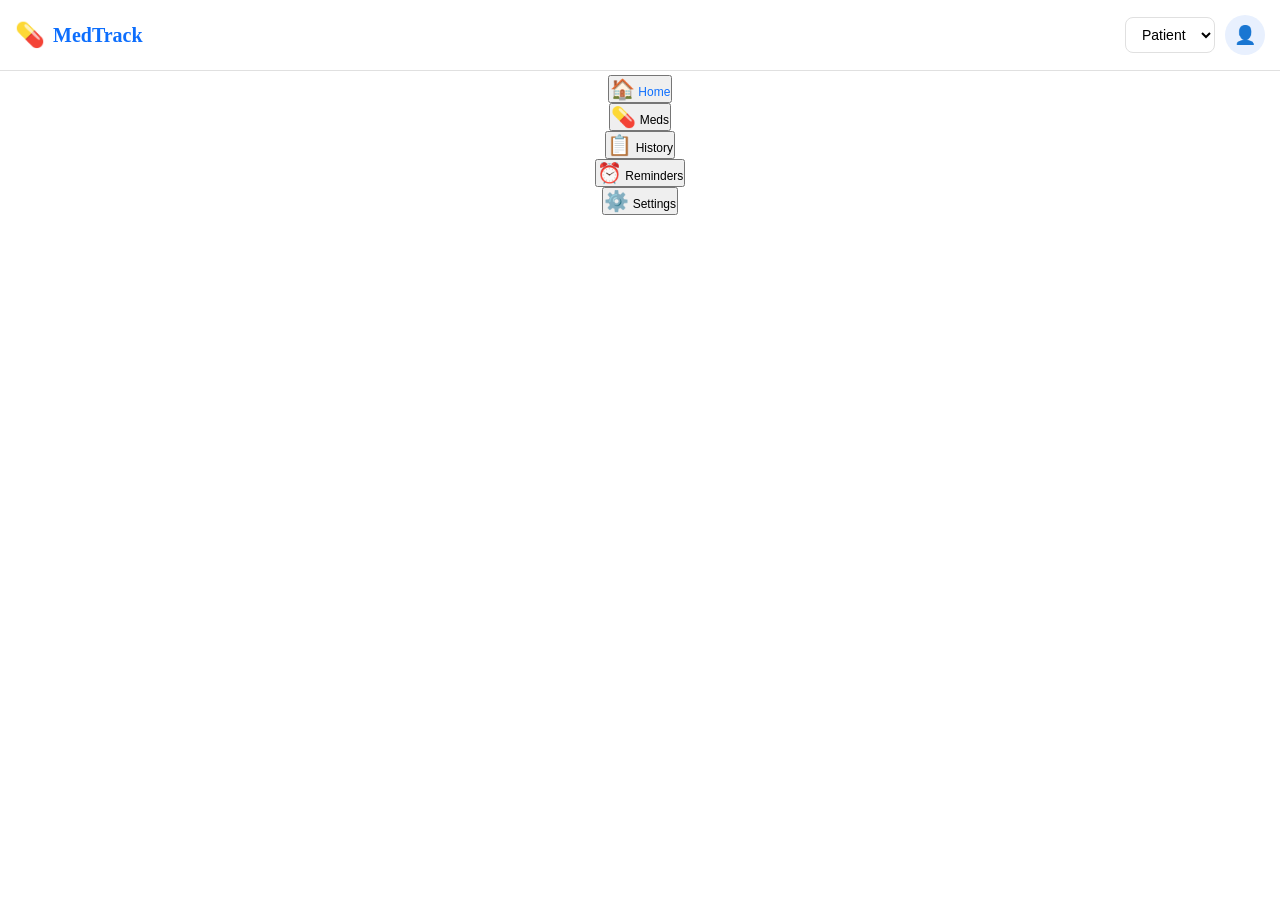
==== frontend/index.html @ fe0ca4a5 "Added frontend structure with mobile and desktop layouts" ====
<!DOCTYPE html>
<html lang="en">
<head>
    <meta charset="UTF-8">
    <meta name="viewport" content="width=device-width, initial-scale=1.0">
    <title>MedTrack</title>
    <link rel="stylesheet" href="css/styles.css">
</head>
<body>

    <!-- ========== MOBILE LAYOUT (Patient View) ========== -->
    <div id="mobile-layout">
        <!-- Mobile Header -->
        <header class="mobile-header">
            <div class="logo">
                <span class="logo-icon">💊</span>
                <span class="logo-text">MedTrack</span>
            </div>
            <div class="header-right">
                <select id="role-selector" class="role-dropdown">
                    <option value="patient">Patient</option>
                    <option value="doctor">Doctor</option>
                    <option value="admin">Admin</option>
                </select>
                <button class="profile-btn">👤</button>
            </div>
        </header>

        <!-- Mobile Content -->
        <main id="mobile-content" class="mobile-main">
            <!-- Dynamic content loads here -->
        </main>

        <!-- Bottom Navigation (Mobile Only) -->
        <nav id="bottom-nav" class="bottom-nav">
        <button class="nav-item active" data-page="dashboard">
                <span class="nav-icon">🏠</span>
                <span class="nav-label">Home</span>
            </button>
            <button class="nav-item" data-page="medications">
                <span class="nav-icon">💊</span>
                <span class="nav-label">Meds</span>
            </button>
            <button class="nav-item" data-page="history">
                <span class="nav-icon">📋</span>
                <span class="nav-label">History</span>
            </button>
            <button class="nav-item" data-page="reminders">
                <span class="nav-icon">⏰</span>
                <span class="nav-label">Reminders</span>
            </button>
            <button class="nav-item" data-page="settings">
                <span class="nav-icon">⚙️</span>
                <span class="nav-label">Settings</span>
            </button>
        </nav>
    </div>

    <!-- ========== DESKTOP LAYOUT (Doctor/Admin View) ========== -->
    <div id="desktop-layout" class="desktop-layout" style="display: none;">
        <!-- Desktop Header -->
        <header class="desktop-header">
            <div class="logo">
                <span class="logo-icon">💊</span>
                <span class="logo-text">MedTrack</span>
            </div>
            <div class="header-right">
                <select id="role-selector-desktop" class="role-dropdown">
                    <option value="patient">Patient</option>
                    <option value="doctor">Doctor</option>
                    <option value="admin">Admin</option>
                </select>
                <button class="profile-btn">👤</button>
            </div>
        </header>

        <!-- Desktop Sidebar -->
        <aside id="sidebar" class="sidebar">
            <!-- Navigation items will be loaded by JS based on role -->
        </aside>

        <!-- Desktop Content -->
        <main id="desktop-content" class="desktop-main">
            <!-- Dynamic content loads here -->
        </main>
    </div>

    <!-- JavaScript Files -->
    <script src="js/data.js"></script>
    <script src="js/api.js"></script>
    <script src="js/app.js"></script>
</body>
</html>
---- frontend/css/styles.css ----
/* Styles for the website */
* {
    margin: 0;
    padding: 0;
    box-sizing: border-box;
}

.body {
    font-family: Arial, sans-serif;
    background-color: #f5f7fb;
    color: #1a1a2e;
}

/* Mobile headers */

.mobile-header {
    display: flex;
    justify-content: space-between;
    align-items: center;
    padding: 15px 20px;
    background-color: #ffffff;
    border-bottom: 1px solid #e0e0e0;
    padding: 15px;
    text-align: center;
}

.logo {
    display: flex;
    align-items: center;
    gap: 8px;
}

.logo-icon {
    font-size: 24px;
}

.logo-text {
    font-size: 20px;
    font-weight: bold;
    color: #0d6efd;
}

.header-right {
      display: flex;
      align-items: center;
      gap: 10px;
  }

  .role-dropdown {
      padding: 8px 12px;
      border: 1px solid #e0e0e0;
      border-radius: 8px;
      font-size: 14px;
      background-color: #fff;
  }

  .profile-btn {
      width: 40px;
      height: 40px;
      border: none;
      border-radius: 50%;
      background-color: #e8f0fe;
      font-size: 18px;
      cursor: pointer;
  }

  /* Bottom nav */

  .bottom-nav {
    display: flex;
    flex-direction: column;
    align-items: center;
    padding:   4px;
    border: none;
    cursor: pointer;
    color: #6c757d;
  }

  .nav-item.active {
    color: #0d6efd;
  }
  .nav-icon {
    font-size: 20px;
  }

  .nav-label {
    font-size: 12px;
  }
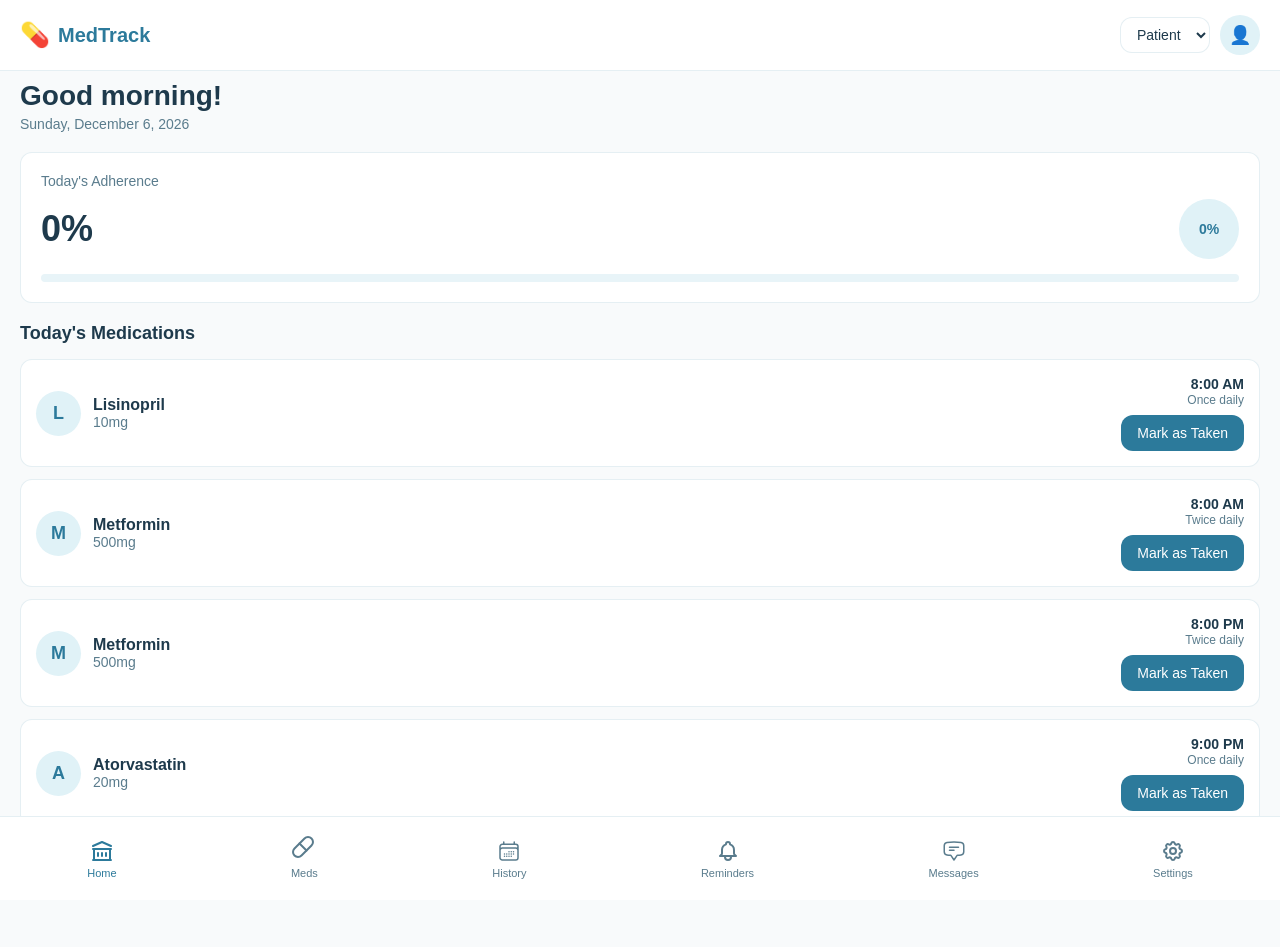
==== commit eec487ae: "Main patient functionality has been added. this includes: edit/delete functionality, history calande" ====
--- a/frontend/index.html
+++ b/frontend/index.html
@@ -8,7 +8,7 @@
 </head>
 <body>
 
-    <!-- ========== MOBILE LAYOUT (Patient View) ========== -->
+    <!--MOBILE LAYOUT (Patient View)-->
     <div id="mobile-layout">
         <!-- Mobile Header -->
         <header class="mobile-header">
@@ -28,36 +28,209 @@
 
         <!-- Mobile Content -->
         <main id="mobile-content" class="mobile-main">
-            <!-- Dynamic content loads here -->
+            <!-- Patient Dashboard -->
+            <div id="patient-dashboard" class="page">
+                <!-- Greeting -->
+                <div class="greeting">
+                    <h1 class="greeting-title">Good morning!</h1>
+                    <p class="date-text" id="current-date"></p>
+                </div>
+
+                <!-- Adherence Card -->
+                <div class="card adherence-card">
+                    <p class="card-label">Today's Adherence</p>
+                    <div class="adherence-stats">
+                        <span class="adherence-percent" id="adherence-percent">0%</span>
+                        <div class="adherence-circle">
+                            <span id="adherence-circle-text">0%</span>
+                        </div>
+                    </div>
+                    <div class="progress-bar">
+                        <div class="progress-fill" id="progress-fill"></div>
+                    </div>
+                </div>
+
+                <!-- Today's Medications -->
+                <div class="section">
+                    <h2 class="section-title">Today's Medications</h2>
+                    <div id="medications-list">
+                        <!-- Medication cards will load here -->
+                    </div>
+                </div>
+            </div>
+
+            <!-- Medications Page -->
+            <div id="patient-medications" class="page hidden">
+                <div class="page-header">
+                    <h1 class="page-title">My Medications</h1>
+                    <button class="btn-add" id="btn-add-med">+ Add</button>
+                </div>
+                <div id="all-medications-list">
+                    <!-- All medications will load here -->
+                </div>
+            </div>
+
+            <!-- History Page -->
+            <div id="patient-history" class="page hidden">
+                <div class="page-header">
+                    <h1 class="page-title">Medication History</h1>
+                </div>
+                <p class="page-subtitle">Track your medication adherence over time</p>
+
+                <!-- Weekly Summary Card -->
+                <div class="card">
+                    <div class="summary-header">
+                        <h2 class="section-title">Weekly Summary</h2>
+                        <div class="week-nav">
+                            <button class="week-nav-btn" id="prev-week">←</button>
+                            <button class="week-nav-btn" id="current-week-btn">Current Week</button>
+                            <button class="week-nav-btn" id="next-week">→</button>
+                        </div>
+                    </div>
+                    <div class="week-summary">
+                        <div class="week-info">
+                            <p class="week-dates" id="week-dates">Feb 16 - Feb 22, 2026</p>
+                            <p class="week-adherence" id="week-adherence">0% Adherence</p>
+                        </div>
+                        <div class="adherence-circle">
+                            <span id="history-adherence-circle">0%</span>
+                        </div>
+                    </div>
+                </div>
+
+                <!-- Calendar Table -->
+                <div class="card history-calendar">
+                    <div class="calendar-scroll">
+                        <table class="calendar-table" id="history-table">
+                            <!-- Table will be generated by JS -->
+                        </table>
+                    </div>
+
+                    <!-- Legend -->
+                    <div class="calendar-legend">
+                        <div class="legend-item">
+                            <span class="legend-icon taken">✓</span>
+                            <span>Taken</span>
+                        </div>
+                        <div class="legend-item">
+                            <span class="legend-icon partial">●</span>
+                            <span>Partial</span>
+                        </div>
+                        <div class="legend-item">
+                            <span class="legend-icon missed">✗</span>
+                            <span>Missed</span>
+                        </div>
+                        <div class="legend-item">
+                            <span class="legend-icon scheduled"></span>
+                            <span>Scheduled</span>
+                        </div>
+                    </div>
+                </div>
+            </div>
+
+            <!-- Reminders Page -->
+            <div id="patient-reminders" class="page hidden">
+                <div class="page-header">
+                    <h1 class="page-title">Reminders</h1>
+                </div>
+                <p class="page-subtitle">Stay on track with your medication schedule</p>
+
+                <!-- Today's Stats -->
+                <div class="reminder-stats">
+                    <div class="stat-card">
+                        <span class="stat-icon">💊</span>
+                        <div class="stat-info">
+                            <p class="stat-label">Today's Doses</p>
+                            <p class="stat-value" id="todays-doses">0</p>
+                        </div>
+                    </div>
+                    <div class="stat-card">
+                        <span class="stat-icon">✓</span>
+                        <div class="stat-info">
+                            <p class="stat-label">Taken</p>
+                            <p class="stat-value" id="doses-taken">0</p>
+                        </div>
+                    </div>
+                </div>
+
+                <!-- Today's Schedule -->
+                <div class="card">
+                    <h2 class="section-title">Today's Schedule</h2>
+                    <div id="reminders-list">
+                        <!-- Reminders will load here -->
+                    </div>
+                </div>
+
+                <!-- Notification Settings -->
+
+                  <!-- Appointments -->
+                  <div class="card">
+                      <h2 class="section-title"><svg xmlns="http://www.w3.org/2000/svg" width="24" height="24" viewBox="0 0 24 24"><g fill="none"><path fill="#0c6fff" d="m3.171 7.083l3.732.12h5.122c1.71 0 3.411-.07 5.122-.1l3.302-.07h1.7a.35.35 0 0 0 .36-.33a.34.34 0 0 0-.33-.35l-1.73-.12l-3.302-.11c-1.71 0-3.421-.1-5.122-.1c-1.7 0-3.421.06-5.132.11l-3.712.15a7.4 7.4 0 0 0-1.19.06c-.31 0-.47.68 0 .69z"/><path fill="#020202" d="M23.85 5.943c.044-.788.021-1.578-.07-2.361a2.35 2.35 0 0 0-.49-1.11A1.55 1.55 0 0 0 22.52 2a6 6 0 0 0-1.001-.16c-.53-.05-1.06-.08-1.59-.11h-2.362c-2.33 0-4.652-.11-7.003-.13c-1.56 0-3.12 0-4.672.07l-3 .22c-.33 0-.711 0-1.071.07a6 6 0 0 0-.78.2a.64.64 0 0 0-.47.57c-.04.63-.09 1.27-.13 1.991C.35 6.302.3 7.883.21 9.474c-.06.95-.171 1.89-.211 2.841v1.25c0 .58.14 5.003.28 6.543q.035.599.21 1.17a.6.6 0 0 0 .21.301c.163.123.351.208.55.25q.498.08 1 .11l1.261.07l1.881.13l2.951.07c1.201 0 2.432.14 3.652.19h1.62c1.591 0 5.193-.12 7.394-.3a11 11 0 0 0 1.77-.25a.9.9 0 0 0 .45-.3a2.2 2.2 0 0 0 .35-.84q.105-.817.09-1.641L24 12.795zm-1.33 13.115v1.3a1.6 1.6 0 0 1-.12.46c-.12 0-.34.07-.56.09c-.851.11-2.212.19-3.622.26c-1.761.08-3.592.13-4.602.17h-1c-1.401 0-2.832-.16-4.212-.15H5.482l-1.84-.09l-1.251-.09h-.81l-.23-.05c0-.06-.06-.13-.08-.21a18 18 0 0 1-.19-1.83c-.09-1.49-.25-4.912-.28-5.402s0-1.06 0-1.581c0-.81.11-1.61.14-2.431c.03-.82.12-4.162.15-4.752s.06-1.33.11-2c.05 0 .52-.15.73-.17s.72 0 1 0L5.882 2.4h4.632c2.321 0 4.652.17 7.003.23c.77 0 1.55 0 2.331.08c.51 0 1 .07 1.53.13q.365.025.721.1a.76.76 0 0 1 .41.2c.189.279.293.605.3.94c.06.661 0 1.391 0 1.902l.07 6.362v.84z"/><path fill="#020202" d="M3.531 3.702a.88.88 0 0 0-.77 1.57c.76.42 2.23-.74.77-1.57m3.161.07c-.91-.43-1.7.83-.83 1.37a1.31 1.31 0 0 0 1.28-.29c.21-.24.19-.75-.45-1.08m1.841 1.23a1 1 0 0 0 1.56-.4a.89.89 0 0 0-1-1a.79.79 0 0 0-.56 1.4"/><path fill="#020202" fill-rule="evenodd" d="M8.163 11.605c-.35-2.001-.46-2.001-2.11-1.9c-1.481.08-1.731-.141-2.001 1.14c-.06.32-.08.85-.14 1.31a1.3 1.3 0 0 0 .13.83c.45.78 1.62.76 2.42.78c1.471.04 1.821-.76 1.701-2.16m-1.08.71c0 .3 0 .24-.6.32c-2.211.09-1.701.12-1.601-2.2c.698.107 1.404.16 2.11.16c.115.565.146 1.145.09 1.72m.751 3.512c-.31-.66-1.13-.5-1.78-.46c-1.491.07-1.731-.14-2.001 1.13c-.06.32-.08.86-.14 1.32a1.3 1.3 0 0 0 .13.83c.45.771 1.62.761 2.42.781c2.072.05 1.921-1.65 1.371-3.601m-.75 2.18c0 .29 0 .23-.6.32c-2.201.08-1.711.12-1.601-2.2q1.051.132 2.11.13a5.8 5.8 0 0 1 .09 1.75m7.284-6.402c-.35-2.001-.46-2.001-2.111-1.9c-1.48.08-1.73-.141-2 1.14c-.06.32-.09.85-.15 1.31a1.3 1.3 0 0 0 .14.83c.44.78 1.61.76 2.42.78c1.47.04 1.811-.76 1.7-2.16m-1.09.71c0 .3 0 .24-.59.32c-2.212.09-1.712.12-1.602-2.2q1.05.16 2.111.16c.107.566.134 1.146.08 1.72m.722 3.512c-.31-.66-1.13-.5-1.771-.46c-1.49.07-1.73-.14-2 1.13c-.06.32-.09.86-.15 1.32a1.3 1.3 0 0 0 .14.83c.44.771 1.61.761 2.42.781c2.101.05 1.941-1.65 1.36-3.601m-.72 2.18c0 .29 0 .23-.59.32c-2.212.08-1.711.12-1.601-2.2q1.05.147 2.11.16c.107.567.134 1.146.08 1.72m7.295-6.402c-.36-2.001-.47-2.001-2.121-1.9c-1.48.08-1.731-.141-2.001 1.14c-.07.32-.09.85-.15 1.31c-.05.284-.003.575.13.83c.45.78 1.62.76 2.42.78c1.481.04 1.832-.76 1.722-2.16m-1.09.71c-.05.3 0 .24-.601.32c-2.211.09-1.7.12-1.6-2.2q1.048.16 2.11.16c.114.565.145 1.145.09 1.72m.751 3.512c-.31-.66-1.131-.5-1.781-.46c-1.49.07-1.731-.14-2.001 1.13c-.07.32-.09.86-.15 1.32c-.05.284-.003.576.13.83c.45.771 1.62.761 2.42.781c2.082.05 1.932-1.65 1.381-3.601m-.75 2.18c-.05.29 0 .23-.601.32c-2.201.08-1.7.12-1.6-2.2q1.05.147 2.11.16c.115.566.145 1.146.09 1.72" clip-rule="evenodd"/></g></svg> Appointments</h2>
+                      <div id="appointments-list">
+                          <!-- Appointments will load here -->
+                      </div>
+                  </div>
+
+
+                <div class="card">
+                    <h2 class="section-title">Notification Settings</h2>
+                    <div class="settings-list">
+                        <div class="setting-item">
+                            <div class="setting-info">
+                                <p class="setting-label">Medication Reminders</p>
+                                <p class="setting-desc">Get notified before each dose</p>
+                            </div>
+                            <label class="toggle">
+                                <input type="checkbox" checked>
+                                <span class="toggle-slider"></span>
+                            </label>
+                        </div>
+                        <div class="setting-item">
+                            <div class="setting-info">
+                                <p class="setting-label">Missed Dose Alerts</p>
+                                <p class="setting-desc">Alert when a dose is missed</p>
+                            </div>
+                            <label class="toggle">
+                                <input type="checkbox" checked>
+                                <span class="toggle-slider"></span>
+                            </label>
+                        </div>
+                    </div>
+                </div>
+            </div>
         </main>
 
-        <!-- Bottom Navigation (Mobile Only) -->
+        <!-- Bottom Navigation (Mobile Only)-->
         <nav id="bottom-nav" class="bottom-nav">
         <button class="nav-item active" data-page="dashboard">
-                <span class="nav-icon">🏠</span>
+                <span class="nav-icon"><svg xmlns="http://www.w3.org/2000/svg" width="24" height="24" viewBox="0 0 24 24"><path fill="none" stroke="currentColor" stroke-linecap="round" stroke-linejoin="round" stroke-width="2" d="M8 14v3m4-3v3m4-3v3M3 21h18M3 10h18M3 7l9-4l9 4M4 10h16v11H4z"/></svg></span>
                 <span class="nav-label">Home</span>
             </button>
             <button class="nav-item" data-page="medications">
-                <span class="nav-icon">💊</span>
+                <span class="nav-icon"><span class="nav-icon"><svg xmlns="http://www.w3.org/2000/svg" width="24" height="24" viewBox="0 0 24   24" fill="none" stroke="currentColor" stroke-width="2" stroke-linecap="round"                         stroke-linejoin="round"><path d="m10.5 20.5 10-10a4.95 4.95 0 1 0-7-7l-10 10a4.95 4.95 0 1 0 7         7Z"/><path d="m8.5 8.5 7 7"/></svg></span>
                 <span class="nav-label">Meds</span>
             </button>
             <button class="nav-item" data-page="history">
-                <span class="nav-icon">📋</span>
+                <span class="nav-icon"><svg xmlns="http://www.w3.org/2000/svg" width="24" height="24" viewBox="0 0 24 24"><path fill="none" stroke="currentColor" stroke-linecap="round" stroke-linejoin="round" stroke-width="1.5" d="M6.75 3v2.25M17.25 3v2.25M3 18.75V7.5a2.25 2.25 0 0 1 2.25-2.25h13.5A2.25 2.25 0 0 1 21 7.5v11.25m-18 0A2.25 2.25 0 0 0 5.25 21h13.5A2.25 2.25 0 0 0 21 18.75m-18 0v-7.5A2.25 2.25 0 0 1 5.25 9h13.5A2.25 2.25 0 0 1 21 11.25v7.5m-9-6h.008v.008H12v-.008ZM12 15h.008v.008H12V15Zm0 2.25h.008v.008H12v-.008ZM9.75 15h.008v.008H9.75V15Zm0 2.25h.008v.008H9.75v-.008ZM7.5 15h.008v.008H7.5V15Zm0 2.25h.008v.008H7.5v-.008Zm6.75-4.5h.008v.008h-.008v-.008Zm0 2.25h.008v.008h-.008V15Zm0 2.25h.008v.008h-.008v-.008Zm2.25-4.5h.008v.008H16.5v-.008Zm0 2.25h.008v.008H16.5V15Z"/></svg></span>
                 <span class="nav-label">History</span>
             </button>
             <button class="nav-item" data-page="reminders">
-                <span class="nav-icon">⏰</span>
+                <span class="nav-icon"><svg xmlns="http://www.w3.org/2000/svg" width="24" height="24" viewBox="0 0 24 24"><path fill="none" stroke="currentColor" stroke-linecap="round" stroke-linejoin="round" stroke-width="2" d="M15 17h5l-1.405-1.405A2.03 2.03 0 0 1 18 14.158V11a6 6 0 0 0-4-5.659V5a2 2 0 1 0-4 0v.341C7.67 6.165 6 8.388 6 11v3.159c0 .538-.214 1.055-.595 1.436L4 17h5m6 0v1a3 3 0 1 1-6 0v-1m6 0H9"/></svg></span>
                 <span class="nav-label">Reminders</span>
             </button>
+            <button class="nav-item" data-page="messages">
+                <span class="nav-icon"><svg xmlns="http://www.w3.org/2000/svg" width="24" height="24" viewBox="0 0 24 24"><path fill="none" stroke="currentColor" stroke-linecap="round" stroke-linejoin="round" stroke-width="1.5" d="M7.5 8.25h9m-9 3H12m-9.75 1.51c0 1.6 1.123 2.994 2.707 3.227c1.129.166 2.27.293 3.423.379c.35.026.67.21.865.501L12 21l2.755-4.133a1.14 1.14 0 0 1 .865-.501a48.172 48.172 0 0 0 3.423-.379c1.584-.233 2.707-1.626 2.707-3.228V6.741c0-1.602-1.123-2.995-2.707-3.228A48.394 48.394 0 0 0 12 3c-2.392 0-4.744.175-7.043.513C3.373 3.746 2.25 5.14 2.25 6.741v6.018Z"/></svg></span>
+                <span class="nav-label">Messages</span>
+            </button>
             <button class="nav-item" data-page="settings">
-                <span class="nav-icon">⚙️</span>
+                <span class="nav-icon"><svg xmlns="http://www.w3.org/2000/svg" width="24" height="24" viewBox="0 0 24 24"><g fill="none" stroke="currentColor" stroke-linecap="round" stroke-linejoin="round" stroke-width="2"><path d="M10.325 4.317c.426-1.756 2.924-1.756 3.35 0a1.724 1.724 0 0 0 2.573 1.066c1.543-.94 3.31.826 2.37 2.37a1.724 1.724 0 0 0 1.065 2.572c1.756.426 1.756 2.924 0 3.35a1.724 1.724 0 0 0-1.066 2.573c.94 1.543-.826 3.31-2.37 2.37a1.724 1.724 0 0 0-2.572 1.065c-.426 1.756-2.924 1.756-3.35 0a1.724 1.724 0 0 0-2.573-1.066c-1.543.94-3.31-.826-2.37-2.37a1.724 1.724 0 0 0-1.065-2.572c-1.756-.426-1.756-2.924 0-3.35a1.724 1.724 0 0 0 1.066-2.573c-.94-1.543.826-3.31 2.37-2.37c.996.608 2.296.07 2.572-1.065"/><path d="M15 12a3 3 0 1 1-6 0a3 3 0 0 1 6 0"/></g></svg></span>
                 <span class="nav-label">Settings</span>
             </button>
         </nav>
     </div>
 
-    <!-- ========== DESKTOP LAYOUT (Doctor/Admin View) ========== -->
-    <div id="desktop-layout" class="desktop-layout" style="display: none;">
+    <!-- DESKTOP LAYOUT (Doctor/Admin View)-->
+    <div id="desktop-layout" class="desktop-layout hidden">
         <!-- Desktop Header -->
         <header class="desktop-header">
             <div class="logo">
@@ -76,18 +249,102 @@
 
         <!-- Desktop Sidebar -->
         <aside id="sidebar" class="sidebar">
-            <!-- Navigation items will be loaded by JS based on role -->
+            <!-- Doctor Navigation -->
+            <div id="doctor-nav" class="sidebar-nav">
+                <button class="sidebar-item active" data-page="dashboard">
+                    <span class="sidebar-icon"><svg xmlns="http://www.w3.org/2000/svg" width="24" height="24" viewBox="0 0 24 24"><path fill="none" stroke="currentColor" stroke-linecap="round" stroke-linejoin="round" stroke-width="2" d="M8 14v3m4-3v3m4-3v3M3 21h18M3 10h18M3 7l9-4l9 4M4 10h16v11H4z"/></svg></span>
+                    <span class="sidebar-label">Dashboard</span>
+                </button>
+                <button class="sidebar-item" data-page="patients">
+                    <span class="sidebar-icon">👥</span>
+                    <span class="sidebar-label">Patients</span>
+                </button>
+                <button class="sidebar-item" data-page="prescriptions">
+                    <span class="sidebar-icon">📝</span>
+                    <span class="sidebar-label">Prescriptions</span>
+                </button>
+                <button class="sidebar-item" data-page="reports">
+                    <span class="sidebar-icon">📊</span>
+                    <span class="sidebar-label">Reports</span>
+                </button>
+                <button class="sidebar-item" data-page="messages">
+                    <span class="sidebar-icon">💬</span>
+                    <span class="sidebar-label">Messages</span>
+                </button>
+                <button class="sidebar-item" data-page="settings">
+                    <span class="sidebar-icon">⚙️</span>
+                    <span class="sidebar-label">Settings</span>
+                </button>
+            </div>
+
+            <!-- Admin Navigation -->
+            <div id="admin-nav" class="sidebar-nav hidden">
+                <button class="sidebar-item active" data-page="dashboard">
+                    <span class="sidebar-icon">🏠</span>
+                    <span class="sidebar-label">Dashboard</span>
+                </button>
+                <button class="sidebar-item" data-page="users">
+                    <span class="sidebar-icon">👥</span>
+                    <span class="sidebar-label">Users & Roles</span>
+                </button>
+                <button class="sidebar-item" data-page="logs">
+                    <span class="sidebar-icon">📋</span>
+                    <span class="sidebar-label">System Logs</span>
+                </button>
+                <button class="sidebar-item" data-page="reports">
+                    <span class="sidebar-icon">📊</span>
+                    <span class="sidebar-label">Reports</span>
+                </button>
+                <button class="sidebar-item" data-page="settings">
+                    <span class="sidebar-icon">⚙️</span>
+                    <span class="sidebar-label">Settings</span>
+                </button>
+            </div>
         </aside>
 
         <!-- Desktop Content -->
         <main id="desktop-content" class="desktop-main">
-            <!-- Dynamic content loads here -->
         </main>
     </div>
+
+    <!--Add medication Modal-->
+    <div id="add-med-modal" class="modal-overlay hidden">
+      <div class="modal">
+          <h2 class="modal-title">Add Medication</h2>
+          <form id="add-med-form">
+              <div class="form-group">
+                  <label class="form-label">Medication Name</label>
+                  <input type="text" id="med-name" class="form-input" placeholder="e.g. Lisinopril" required>
+              </div>
+              <div class="form-group">
+                <label class="form-label">Dose</label>
+                  <input type="text" id="med-dose" class="form-input" placeholder="e.g. 10mg" required>
+              </div>
+              <div class="form-group">
+                  <label class="form-label">Frequency</label>
+                  <select id="med-frequency" class="form-input">
+                      <option value="Once daily">Once daily</option>
+                      <option value="Twice daily">Twice daily</option>
+                      <option value="Three times daily">Three times daily</option>
+                  </select>
+              </div>
+              <div class="form-group">
+                  <label class="form-label">Time</label>
+                  <input type="time" id="med-time" class="form-input" value="08:00" required>
+              </div>
+              <div class="modal-buttons">
+                  <button type="submit" class="btn-add">Add Medication</button>
+                  <button type="button" id="cancel-modal" class="btn-cancel">Cancel</button>
+              </div>
+          </form>
+      </div>
+  </div>
+
 
     <!-- JavaScript Files -->
     <script src="js/data.js"></script>
     <script src="js/api.js"></script>
     <script src="js/app.js"></script>
 </body>
-</html>+</html>
+
--- a/frontend/css/styles.css
+++ b/frontend/css/styles.css
@@ -1,27 +1,51 @@
-/* Styles for the website */
+/* MedTrack Styles */
+
+/* Color Variables */
+:root {
+    --primary: #2c7a9b;
+    --primary-foreground: #ffffff;
+    --secondary: #e0f2f7;
+    --secondary-foreground: #1e3a4c;
+    --accent: #4db6ac;
+    --accent-foreground: #ffffff;
+    --background: #f8fafb;
+    --foreground: #1e3a4c;
+    --card: #ffffff;
+    --muted: #e8f4f8;
+    --muted-foreground: #5a7c8d;
+    --border: rgba(44, 122, 155, 0.12);
+    --destructive: #d4183d;
+    --radius: 0.75rem;
+    --sidebar: #ffffff;
+    --sidebar-accent: #e0f2f7;
+}
+
+/* Base Styles */
 * {
     margin: 0;
     padding: 0;
     box-sizing: border-box;
 }
 
-.body {
+body {
     font-family: Arial, sans-serif;
-    background-color: #f5f7fb;
-    color: #1a1a2e;
-}
-
-/* Mobile headers */
-
+    background-color: var(--background);
+    color: var(--foreground);
+}
+
+/* Mobile Header */
 .mobile-header {
     display: flex;
     justify-content: space-between;
     align-items: center;
     padding: 15px 20px;
-    background-color: #ffffff;
-    border-bottom: 1px solid #e0e0e0;
-    padding: 15px;
-    text-align: center;
+    background-color: var(--card);
+    position: fixed;
+    top: 0;
+    left: 0;
+    right: 0;
+    z-index: 100;
+    border-bottom: 1px solid var(--border);
 }
 
 .logo {
@@ -37,53 +61,887 @@
 .logo-text {
     font-size: 20px;
     font-weight: bold;
-    color: #0d6efd;
+    color: var(--primary);
 }
 
 .header-right {
-      display: flex;
-      align-items: center;
+    display: flex;
+    align-items: center;
+    gap: 10px;
+}
+
+.role-dropdown {
+    padding: 8px 12px;
+    border: 1px solid var(--border);
+    border-radius: var(--radius);
+    font-size: 14px;
+    background-color: var(--card);
+    color: var(--foreground);
+}
+
+.profile-btn {
+    width: 40px;
+    height: 40px;
+    border: none;
+    border-radius: 50%;
+    background-color: var(--secondary);
+    font-size: 18px;
+    cursor: pointer;
+}
+
+.profile-btn:hover {
+    background-color: var(--muted);
+}
+
+/* Bottom Navigation */
+.bottom-nav {
+    display: flex;
+    justify-content: space-around;
+    align-items: center;
+    padding: 10px 0;
+    background-color: var(--card);
+    border-top: 1px solid var(--border);
+    position: fixed;
+    bottom: 0;
+    left: 0;
+    right: 0;
+    z-index: 100;
+}
+
+.nav-icon {
+    font-size: 20px;
+}
+
+.nav-item {
+    display: flex;
+    flex-direction: column;
+    align-items: center;
+    gap: 4px;
+    padding: 8px 10px;
+    border: none;
+    background: none;
+    cursor: pointer;
+    color: var(--muted-foreground);
+}
+
+.nav-item:hover {
+    color: var(--primary);
+}
+
+.nav-item.active {
+    color: var(--primary);
+}
+
+.nav-label {
+    font-size: 11px;
+}
+
+/* Mobile Content */
+.mobile-main {
+    padding: 80px 20px 100px 20px;
+    min-height: 100vh;
+    background-color: var(--background);
+}
+
+/* Desktop Layout */
+.desktop-layout {
+    /* Visibility controlled by .hidden class */
+}
+
+.desktop-header {
+    display: flex;
+    justify-content: space-between;
+    align-items: center;
+    padding: 15px 30px;
+    background-color: var(--card);
+    border-bottom: 1px solid var(--border);
+    position: fixed;
+    top: 0;
+    left: 0;
+    right: 0;
+    z-index: 100;
+}
+
+/* Sidebar */
+.sidebar {
+    position: fixed;
+    top: 60px;
+    left: 0;
+    width: 250px;
+    height: calc(100vh - 60px);
+    background-color: var(--sidebar);
+    border-right: 1px solid var(--border);
+    padding: 20px 0;
+}
+
+/* Desktop Main Content */
+.desktop-main {
+    margin-top: 60px;
+    margin-left: 250px;
+    padding: 30px;
+    min-height: calc(100vh - 60px);
+    background-color: var(--background);
+}
+
+/* Sidebar Navigation Items */
+.sidebar-item {
+    display: flex;
+    align-items: center;
+    gap: 12px;
+    width: 100%;
+    padding: 15px 20px;
+    border: none;
+    background: none;
+    cursor: pointer;
+    color: var(--muted-foreground);
+    font-size: 16px;
+    text-align: left;
+}
+
+.sidebar-item:hover {
+    background-color: var(--muted);
+}
+
+.sidebar-item.active {
+    color: var(--primary);
+    background-color: var(--sidebar-accent);
+}
+
+.sidebar-icon {
+    font-size: 20px;
+}
+
+.sidebar-label {
+    font-weight: 500;
+}
+
+/* Patient Dashboard */
+.greeting {
+    margin-bottom: 20px;
+}
+
+.greeting-title {
+    font-size: 28px;
+    font-weight: 600;
+    color: var(--foreground);
+    margin-bottom: 4px;
+}
+
+.date-text {
+    font-size: 14px;
+    color: var(--muted-foreground);
+}
+
+/* Cards */
+.card {
+    background-color: var(--card);
+    border-radius: var(--radius);
+    padding: 20px;
+    margin-bottom: 20px;
+    border: 1px solid var(--border);
+}
+
+.card-label {
+    font-size: 14px;
+    color: var(--muted-foreground);
+    margin-bottom: 10px;
+}
+
+/* Adherence Card */
+.adherence-card {
+    position: relative;
+}
+
+.adherence-stats {
+    display: flex;
+    justify-content: space-between;
+    align-items: center;
+    margin-bottom: 15px;
+}
+
+.adherence-percent {
+    font-size: 36px;
+    font-weight: 700;
+    color: var(--foreground);
+}
+
+.adherence-circle {
+    width: 60px;
+    height: 60px;
+    border-radius: 50%;
+    background-color: var(--secondary);
+    display: flex;
+    align-items: center;
+    justify-content: center;
+    font-size: 14px;
+    font-weight: 600;
+    color: var(--primary);
+}
+
+.progress-bar {
+    height: 8px;
+    background-color: var(--muted);
+    border-radius: 4px;
+    overflow: hidden;
+}
+
+.progress-fill {
+    height: 100%;
+    background-color: var(--accent);
+    border-radius: 4px;
+    width: 0%;
+    transition: width 0.3s ease;
+}
+
+/* Sections */
+.section {
+    margin-bottom: 20px;
+}
+
+.section-title {
+    font-size: 18px;
+    font-weight: 600;
+    color: var(--foreground);
+    margin-bottom: 15px;
+    display: flex;
+    align-items: center;
+    gap: 8px;
+}
+
+/* Medication Cards */
+.medication-card {
+    background-color: var(--card);
+    border-radius: var(--radius);
+    padding: 15px;
+    margin-bottom: 12px;
+    border: 1px solid var(--border);
+    display: flex;
+    justify-content: space-between;
+    align-items: center;
+}
+
+.medication-info {
+    display: flex;
+    align-items: center;
+    gap: 12px;
+}
+
+.medication-icon {
+    width: 45px;
+    height: 45px;
+    border-radius: 50%;
+    background-color: var(--secondary);
+    display: flex;
+    align-items: center;
+    justify-content: center;
+    font-size: 18px;
+    font-weight: 600;
+    color: var(--primary);
+}
+
+.medication-details {
+    display: flex;
+    flex-direction: column;
+}
+
+.medication-name {
+    font-size: 16px;
+    font-weight: 600;
+    color: var(--foreground);
+}
+
+.medication-dosage {
+    font-size: 14px;
+    color: var(--muted-foreground);
+}
+
+.medication-time {
+    text-align: right;
+}
+
+.medication-time-text {
+    font-size: 14px;
+    font-weight: 600;
+    color: var(--foreground);
+}
+
+.medication-frequency {
+    font-size: 12px;
+    color: var(--muted-foreground);
+}
+
+.btn-taken {
+    background-color: var(--primary);
+    color: var(--primary-foreground);
+    border: none;
+    border-radius: var(--radius);
+    padding: 10px 16px;
+    font-size: 14px;
+    font-weight: 500;
+    cursor: pointer;
+    margin-top: 8px;
+}
+
+.btn-taken:hover {
+    background-color: var(--accent);
+}
+
+.btn-taken.taken {
+    background-color: var(--muted);
+    color: var(--muted-foreground);
+    cursor: default;
+}
+
+/* Page Visibility */
+.hidden {
+    display: none !important;
+}
+
+/* Page Header */
+.page-header {
+    display: flex;
+    justify-content: space-between;
+    align-items: center;
+    margin-bottom: 20px;
+}
+
+.page-title {
+    font-size: 24px;
+    font-weight: 600;
+    color: var(--foreground);
+}
+
+/* Add Button */
+.btn-add {
+    background-color: var(--primary);
+    color: var(--primary-foreground);
+    border: none;
+    border-radius: var(--radius);
+    padding: 10px 20px;
+    font-size: 14px;
+    font-weight: 500;
+    cursor: pointer;
+}
+
+.btn-add:hover {
+    background-color: var(--accent);
+}
+
+/* Full Medication Card (for medications page) */
+.medication-card-full {
+    background-color: var(--card);
+    border-radius: var(--radius);
+    padding: 20px;
+    margin-bottom: 15px;
+    border: 1px solid var(--border);
+}
+
+.medication-card-header {
+    display: flex;
+    justify-content: space-between;
+    align-items: flex-start;
+    margin-bottom: 15px;
+}
+
+.medication-card-actions {
+    display: flex;
+    gap: 10px;
+}
+
+
+.medication-card-details {
+    display: grid;
+    grid-template-columns: 1fr 1fr;
+    gap: 10px;
+}
+
+.detail-item {
+    display: flex;
+    flex-direction: column;
+}
+
+.detail-label {
+    font-size: 12px;
+    color: var(--muted-foreground);
+}
+
+.detail-value {
+    font-size: 14px;
+    font-weight: 500;
+    color: var(--foreground);
+}
+
+
+/* History Page */
+  .page-subtitle {
+      font-size: 14px;
+      color: var(--muted-foreground);
+      margin-bottom: 20px;
+  }
+
+  .summary-header {
+      display: flex;
+      justify-content: space-between;
+      align-items: center;
+      margin-bottom: 15px;
+      flex-wrap: wrap;
       gap: 10px;
   }
 
-  .role-dropdown {
+  .week-nav {
+      display: flex;
+      align-items: center;
+      gap: 8px;
+  }
+
+  .week-nav-btn {
       padding: 8px 12px;
-      border: 1px solid #e0e0e0;
+      border: none;
+      background-color: var(--secondary);
+      color: var(--foreground);
+      border-radius: var(--radius);
+      cursor: pointer;
+      font-size: 14px;
+  }
+
+  .week-nav-btn:hover {
+      background-color: var(--accent);
+      color: var(--accent-foreground);
+  }
+
+  .week-summary {
+      display: flex;
+      justify-content: space-between;
+      align-items: center;
+      padding: 15px;
+      background-color: var(--secondary);
+      border-radius: var(--radius);
+  }
+
+  .week-dates {
+      font-size: 14px;
+      color: var(--muted-foreground);
+      margin-bottom: 5px;
+  }
+
+  .week-adherence {
+      font-size: 24px;
+      font-weight: 600;
+      color: var(--foreground);
+  }
+
+  /* Calendar Table */
+  .history-calendar {
+      overflow: hidden;
+  }
+
+  .calendar-scroll {
+      overflow-x: auto;
+  }
+
+  .calendar-table {
+      width: 100%;
+      border-collapse: collapse;
+      min-width: 500px;
+  }
+
+  .calendar-table th,
+  .calendar-table td {
+      padding: 12px 8px;
+      text-align: center;
+  }
+
+  .calendar-table th {
+      font-size: 12px;
+      color: var(--muted-foreground);
+      font-weight: 500;
+  }
+
+  .calendar-table th .day-date {
+      font-size: 14px;
+      color: var(--foreground);
+      font-weight: 500;
+  }
+
+  .calendar-table th.today .day-date {
+      color: var(--primary);
+  }
+
+  .calendar-table td:first-child {
+      text-align: left;
+  }
+
+  .calendar-table tbody tr {
+      border-top: 1px solid var(--border);
+  }
+
+  .med-cell-name {
+      font-weight: 500;
+      color: var(--foreground);
+  }
+
+  .med-cell-dosage {
+      font-size: 12px;
+      color: var(--muted-foreground);
+  }
+
+  /* Status Icons */
+  .status-icon {
+      width: 36px;
+      height: 36px;
       border-radius: 8px;
+      display: inline-flex;
+      align-items: center;
+      justify-content: center;
+      font-size: 16px;
+  }
+
+  .status-icon.taken {
+      background-color: var(--accent);
+      color: white;
+  }
+
+  .status-icon.missed {
+      background-color: rgba(212, 24, 61, 0.2);
+      color: var(--destructive);
+  }
+
+  .status-icon.partial {
+      background-color: rgba(77, 182, 172, 0.4);
+      color: var(--accent);
+  }
+
+  .status-icon.scheduled {
+      background-color: var(--secondary);
+  }
+
+  /* Legend */
+  .calendar-legend {
+      display: flex;
+      justify-content: center;
+      gap: 20px;
+      padding-top: 15px;
+      margin-top: 15px;
+      border-top: 1px solid var(--border);
+      flex-wrap: wrap;
+  }
+
+  .legend-item {
+      display: flex;
+      align-items: center;
+      gap: 8px;
       font-size: 14px;
-      background-color: #fff;
-  }
-
-  .profile-btn {
+      color: var(--muted-foreground);
+  }
+
+  .legend-icon {
+      width: 28px;
+      height: 28px;
+      border-radius: 6px;
+      display: inline-flex;
+      align-items: center;
+      justify-content: center;
+      font-size: 14px;
+  }
+
+  .legend-icon.taken {
+      background-color: var(--accent);
+      color: white;
+  }
+
+  .legend-icon.missed {
+      background-color: rgba(212, 24, 61, 0.2);
+      color: var(--destructive);
+  }
+
+  .legend-icon.partial {
+      background-color: rgba(77, 182, 172, 0.4);
+      color: var(--accent);
+  }
+
+  .legend-icon.scheduled {
+      background-color: var(--secondary);
+  }
+
+/* Empty message */
+.empty-message {
+    text-align: center;
+    padding: 20px;
+    color: var(--muted-foreground);
+}
+
+/* Reminders Page */
+  .reminder-stats {
+      display: grid;
+      grid-template-columns: 1fr 1fr;
+      gap: 15px;
+      margin-bottom: 20px;
+  }
+
+  .stat-card {
+      background-color: var(--card);
+      border-radius: var(--radius);
+      padding: 15px;
+      border: 1px solid var(--border);
+      display: flex;
+      align-items: center;
+      gap: 12px;
+  }
+
+  .stat-icon {
+      font-size: 24px;
+  }
+
+  .stat-info {
+      display: flex;
+      flex-direction: column;
+  }
+
+  .stat-label {
+      font-size: 12px;
+      color: var(--muted-foreground);
+  }
+
+  .stat-value {
+      font-size: 24px;
+      font-weight: 600;
+      color: var(--foreground);
+  }
+
+  /* Settings List */
+  .settings-list {
+      display: flex;
+      flex-direction: column;
+      gap: 12px;
+  }
+
+  .setting-item {
+      display: flex;
+      justify-content: space-between;
+      align-items: center;
+      padding: 15px;
+      background-color: var(--muted);
+      border-radius: var(--radius);
+  }
+
+  .setting-info {
+      display: flex;
+      flex-direction: column;
+  }
+
+  .setting-label {
+      font-weight: 500;
+      color: var(--foreground);
+  }
+
+  .setting-desc {
+      font-size: 12px;
+      color: var(--muted-foreground);
+  }
+
+  /* Toggle Switch */
+  .toggle {
+      position: relative;
+      display: inline-block;
+      width: 44px;
+      height: 24px;
+  }
+
+  .toggle input {
+      opacity: 0;
+      width: 0;
+      height: 0;
+  }
+
+  .toggle-slider {
+      position: absolute;
+      cursor: pointer;
+      top: 0;
+      left: 0;
+      right: 0;
+      bottom: 0;
+      background-color: var(--secondary);
+      border-radius: 24px;
+      transition: 0.3s;
+  }
+
+  .toggle-slider:before {
+      position: absolute;
+      content: "";
+      height: 18px;
+      width: 18px;
+      left: 3px;
+      bottom: 3px;
+      background-color: white;
+      border-radius: 50%;
+      transition: 0.3s;
+  }
+
+  .toggle input:checked + .toggle-slider {
+      background-color: var(--primary);
+  }
+
+  .toggle input:checked + .toggle-slider:before {
+      transform: translateX(20px);
+  }
+
+  /* Reminder Card */
+  .reminder-card {
+      display: flex;
+      justify-content: space-between;
+      align-items: center;
+      padding: 15px;
+      background-color: var(--muted);
+      border-radius: var(--radius);
+      margin-bottom: 10px;
+  }
+
+  .reminder-info {
+      display: flex;
+      align-items: center;
+      gap: 12px;
+  }
+
+  .reminder-icon {
       width: 40px;
       height: 40px;
-      border: none;
       border-radius: 50%;
-      background-color: #e8f0fe;
-      font-size: 18px;
+      background-color: var(--secondary);
+      display: flex;
+      align-items: center;
+      justify-content: center;
+      font-size: 16px;
+      font-weight: 600;
+      color: var(--primary);
+  }
+
+  .reminder-details {
+      display: flex;
+      flex-direction: column;
+  }
+
+  .reminder-name {
+      font-weight: 500;
+      color: var(--foreground);
+  }
+
+  .reminder-dose {
+      font-size: 12px;
+      color: var(--muted-foreground);
+  }
+
+  .reminder-time {
+      font-weight: 600;
+      color: var(--foreground);
+  }
+
+
+  /* Modal */                                                                                            .modal-overlay {
+      position: fixed;
+      top: 0;
+      left: 0;
+      right: 0;
+      bottom: 0;
+      background-color: rgba(0, 0, 0, 0.5);
+      z-index: 200;
+      display: flex;
+      align-items: center;
+      justify-content: center;
+  }
+
+  .modal {
+      background-color: var(--card);
+      border-radius: var(--radius);
+      padding: 25px;
+      width: 90%;
+      max-width: 400px;
+  }
+
+  .modal-title {
+      font-size: 20px;
+      font-weight: 600;
+      color: var(--foreground);
+      margin-bottom: 20px;
+  }
+
+  .form-group {
+      margin-bottom: 15px;
+  }
+
+  .form-label {
+      display: block;
+      font-size: 14px;
+      font-weight: 500;
+      color: var(--foreground);
+      margin-bottom: 6px;
+  }
+
+  .form-input {
+      width: 100%;
+      padding: 10px 14px;
+      border: 1px solid var(--border);
+      border-radius: var(--radius);
+      font-size: 14px;
+      background-color: var(--background);
+      color: var(--foreground);
+  }
+
+  .modal-buttons {
+      display: flex;
+      gap: 10px;
+      margin-top: 20px;
+  }
+
+  .btn-cancel {
+      flex: 1;
+      padding: 10px;
+      border: 1px solid var(--border);
+      border-radius: var(--radius);
+      background: none;
+      color: var(--foreground);
+      font-size: 14px;
       cursor: pointer;
   }
 
-  /* Bottom nav */
-
-  .bottom-nav {
-    display: flex;
-    flex-direction: column;
-    align-items: center;
-    padding:   4px;
-    border: none;
-    cursor: pointer;
-    color: #6c757d;
-  }
-
-  .nav-item.active {
-    color: #0d6efd;
-  }
-  .nav-icon {
-    font-size: 20px;
-  }
-
-  .nav-label {
-    font-size: 12px;
-  }
-  +  .btn-cancel:hover {
+      background-color: var(--muted);
+  }
+
+
+  .nav-icon svg {
+      display: block;
+  }
+
+  .btn-edit {
+      padding: 6px 12px;
+      border: 1px solid var(--primary);
+      border-radius: var(--radius);
+      background: none;
+      color: var(--primary);
+      font-size: 13px;
+      font-weight: 500;
+      cursor: pointer;
+      transition: background-color 0.2s;
+  }
+
+  .btn-edit:hover {
+      background-color: var(--secondary);
+  }
+
+ .btn-delete {
+      padding: 6px 12px;
+      border: 1px solid var(--primary);
+      border-radius: var(--radius);
+      background: none;
+      color: var(--primary);
+      font-size: 13px;
+      font-weight: 500;
+      cursor: pointer;
+      transition: background-color 0.2s;
+  }
+
+  .btn-delete:hover {
+      background-color: var(--secondary);
+  }
+
+
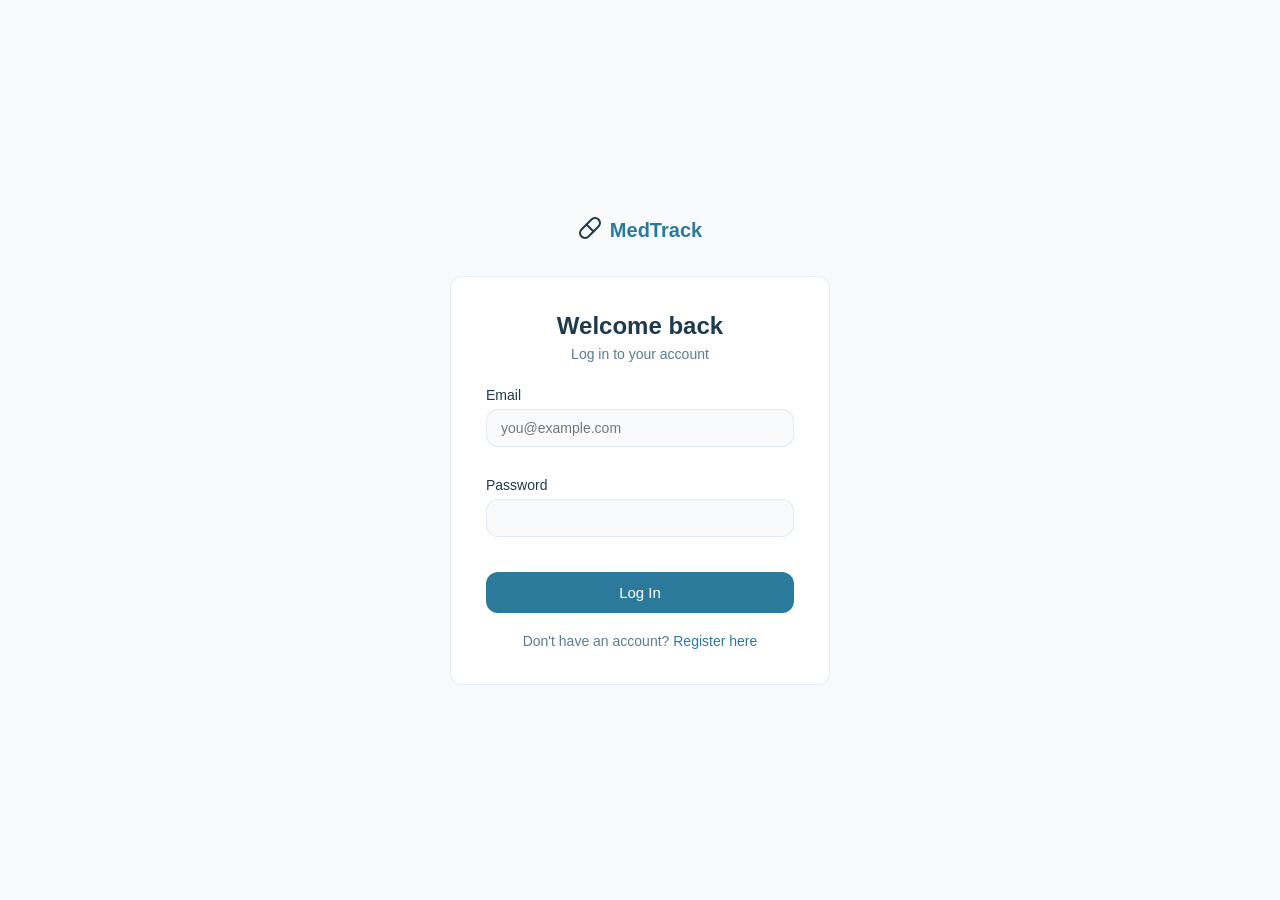
==== commit 7395fa23: "Add login/register pages and connect auth to backend API" ====
--- a/frontend/index.html
+++ b/frontend/index.html
@@ -7,6 +7,11 @@
     <link rel="stylesheet" href="css/styles.css">
 </head>
 <body>
+<script>
+    if (!localStorage.getItem('medtrack_token')) {
+        window.location.href = 'login.html';
+    }
+</script>
 
     <!--MOBILE LAYOUT (Patient View)-->
     <div id="mobile-layout">
@@ -22,7 +27,7 @@
                     <option value="doctor">Doctor</option>
                     <option value="admin">Admin</option>
                 </select>
-                <button class="profile-btn">👤</button>
+                <button class="profile-btn" onclick="logout()">👤</button>
             </div>
         </header>
 
@@ -234,7 +239,7 @@
         <!-- Desktop Header -->
         <header class="desktop-header">
             <div class="logo">
-                <span class="logo-icon">💊</span>
+                <span class="logo-icon"><svg xmlns="http://www.w3.org/2000/svg" width="24" height="24" viewBox="0 0 24   24" fill="none" stroke="currentColor" stroke-width="2" stroke-linecap="round"                         stroke-linejoin="round"><path d="m10.5 20.5 10-10a4.95 4.95 0 1 0-7-7l-10 10a4.95 4.95 0 1 0 7         7Z"/><path d="m8.5 8.5 7 7"/></svg></span>
                 <span class="logo-text">MedTrack</span>
             </div>
             <div class="header-right">
@@ -243,7 +248,7 @@
                     <option value="doctor">Doctor</option>
                     <option value="admin">Admin</option>
                 </select>
-                <button class="profile-btn">👤</button>
+                <button class="profile-btn" onclick="logout()">👤</button>
             </div>
         </header>
 
@@ -345,6 +350,13 @@
     <script src="js/data.js"></script>
     <script src="js/api.js"></script>
     <script src="js/app.js"></script>
+    <script src="js/auth.js"></script>
+
+
+    <button class="profile-btn-desktop" onclick="logout()">👤</button>
+
+
+
 </body>
 </html>
 
--- a/frontend/css/styles.css
+++ b/frontend/css/styles.css
@@ -945,3 +945,95 @@
   }
 
 
+  /* Auth Pages */                                                                                       .auth-body {
+      min-height: 100vh;
+      display: flex;
+      align-items: center;
+      justify-content: center;
+      background-color: var(--background);
+  }
+
+  .auth-container {
+      width: 100%;
+      max-width: 420px;
+      padding: 20px;
+  }
+
+  .auth-logo {
+      display: flex;
+      align-items: center;
+      justify-content: center;
+      gap: 8px;
+      margin-bottom: 30px;
+  }
+
+  .auth-card {
+      background-color: var(--card);
+      border-radius: var(--radius);
+      padding: 35px;
+      border: 1px solid var(--border);
+  }
+
+  .auth-title {
+      font-size: 24px;
+      font-weight: 600;
+      color: var(--foreground);
+      margin-bottom: 6px;
+      text-align: center;
+  }
+
+  .auth-subtitle {
+      font-size: 14px;
+      color: var(--muted-foreground);
+      text-align: center;
+      margin-bottom: 25px;
+  }
+
+  .auth-form {
+      display: flex;
+      flex-direction: column;
+      gap: 15px;
+  }
+
+  .btn-auth {
+      width: 100%;
+      padding: 12px;
+      background-color: var(--primary);
+      color: var(--primary-foreground);
+      border: none;
+      border-radius: var(--radius);
+      font-size: 15px;
+      font-weight: 500;
+      cursor: pointer;
+      margin-top: 5px;
+      transition: background-color 0.2s;
+  }
+
+  .btn-auth:hover {
+      background-color: var(--accent);
+  }
+
+  .auth-switch {
+      text-align: center;
+      font-size: 14px;
+      color: var(--muted-foreground);
+      margin-top: 20px;
+  }
+
+  .auth-link {
+      color: var(--primary);
+      text-decoration: none;
+      font-weight: 500;
+  }
+
+  .auth-link:hover {
+      text-decoration: underline;
+  }
+
+  .auth-error {
+      font-size: 13px;
+      color: var(--destructive);
+      text-align: center;
+  }
+
+
